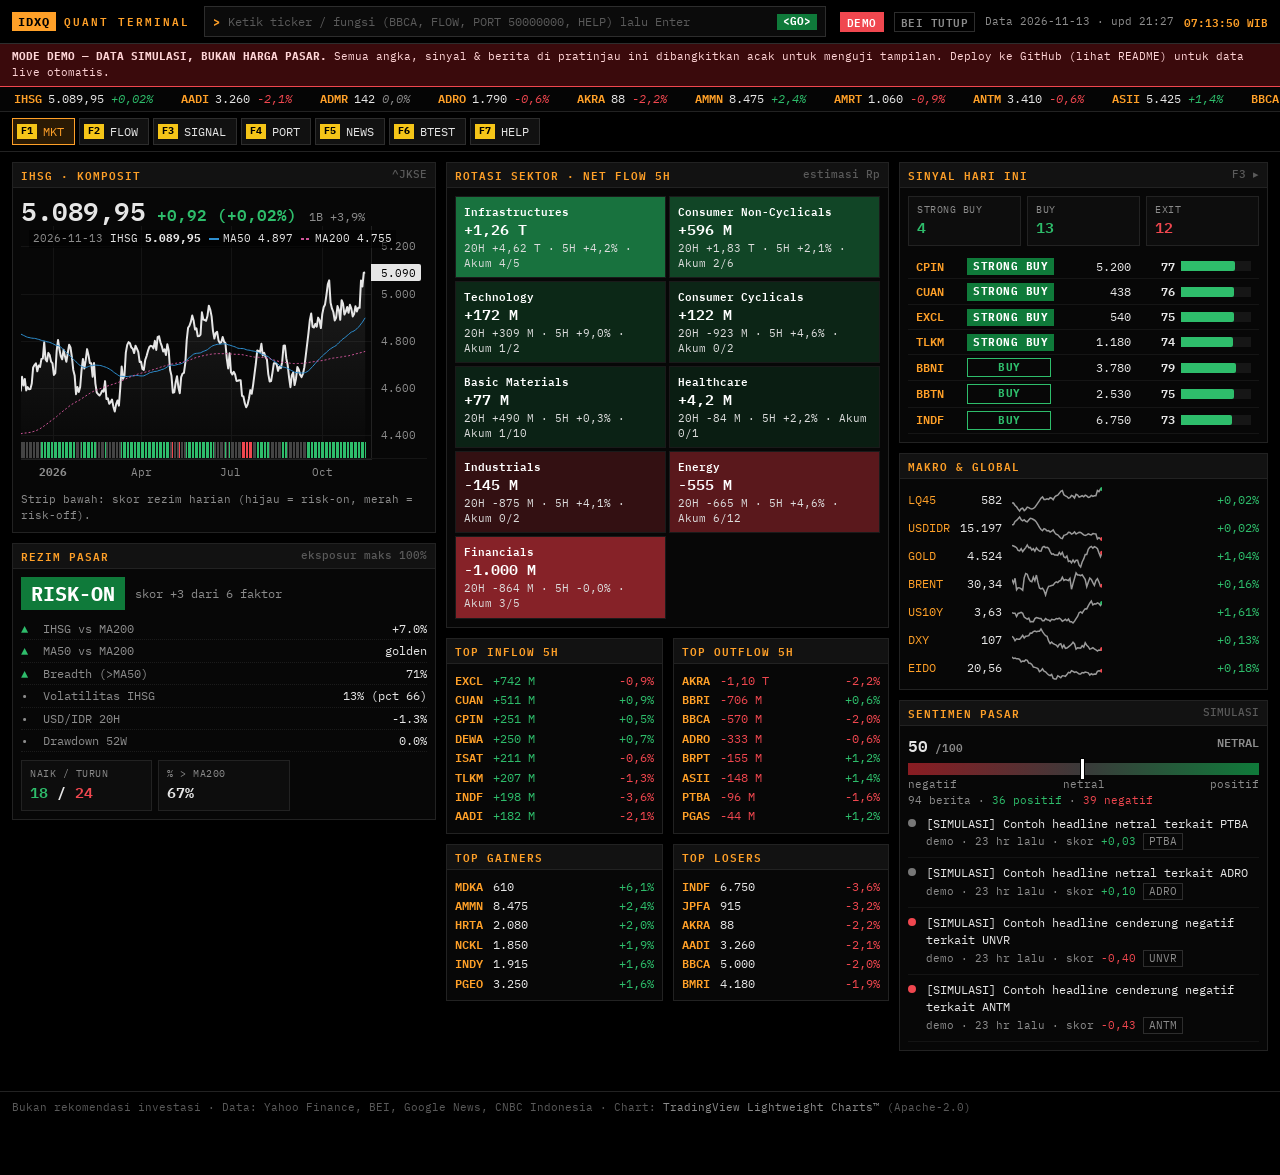
==== site/index.html @ c039ead3 "IDX Quant Terminal v0.1: engine quant + dashboard terminal + auto-update GitHub Actions - Money flow" ====
<!DOCTYPE html>
<html lang="id">
<head>
<meta charset="utf-8">
<meta name="viewport" content="width=device-width, initial-scale=1, viewport-fit=cover">
<title>IDX Quant Terminal</title>
<meta name="theme-color" content="#000000">
<meta name="apple-mobile-web-app-capable" content="yes">
<meta name="apple-mobile-web-app-status-bar-style" content="black-translucent">
<meta name="apple-mobile-web-app-title" content="IDXQ">
<link rel="manifest" href="manifest.webmanifest">
<link rel="icon" href="icons/icon-192.png">
<link rel="apple-touch-icon" href="icons/icon-192.png">
<link rel="preconnect" href="https://fonts.googleapis.com">
<link rel="preconnect" href="https://fonts.gstatic.com" crossorigin>
<link href="https://fonts.googleapis.com/css2?family=IBM+Plex+Mono:wght@400;500;600;700&display=swap" rel="stylesheet">
<link rel="stylesheet" href="style.css">
</head>
<body>
<header id="top">
  <div class="brand"><span class="logo">IDXQ</span><span class="brand-sub">QUANT TERMINAL</span></div>
  <div class="cmd-wrap">
    <span class="cmd-prompt">&gt;</span>
    <input id="cmd" list="tickers" autocomplete="off" spellcheck="false" placeholder="Ketik ticker / fungsi (BBCA, FLOW, PORT 50000000, HELP) lalu Enter">
    <span class="cmd-go">&lt;GO&gt;</span>
    <datalist id="tickers"></datalist>
  </div>
  <div class="status" id="status"></div>
</header>
<div id="banner"></div>
<div class="tape"><div class="tape-inner" id="tape"></div></div>
<nav id="nav"></nav>
<main id="view" aria-live="polite"></main>
<section id="detail" hidden></section>
<footer>Bukan rekomendasi investasi · Data: Yahoo Finance, BEI, Google News, CNBC Indonesia · Chart: <a href="https://www.tradingview.com/" target="_blank" rel="noopener">TradingView Lightweight Charts™</a> (Apache-2.0)</footer>
<div id="toast" hidden></div>
<script>window.__DATA__ = null;</script>
<script src="vendor/lightweight-charts.standalone.production.js"></script>
<script src="app.js"></script>
</body>
</html>
---- site/style.css ----
:root{
  --bg:#000;--panel:#070707;--panel2:#0d0d0d;--line:#222;--line2:#2d2d2d;
  --amber:#ffa028;--amber-d:#cf7d0e;--text:#e6e6e6;--muted:#8c8c8c;--dim:#5a5a5a;
  --up:#2ebd6b;--down:#f0474f;--neu:#7a7a7a;--blue:#4aa3e8;
  --s1:#cf7d0e;--s2:#2e8fd0;--s3:#d0559a;
  --key:#f5c518;
  --mono:"IBM Plex Mono",ui-monospace,SFMono-Regular,Menlo,Consolas,monospace;
}
*{box-sizing:border-box}
html,body{overflow-x:hidden;margin:0;background:var(--bg);color:var(--text);font:12px/1.45 var(--mono);-webkit-font-smoothing:antialiased}
body{padding-bottom:env(safe-area-inset-bottom)}
a{color:var(--blue);text-decoration:none}
a:hover{text-decoration:underline}
button,input,select{font:inherit;color:inherit}
.up{color:var(--up)}.down{color:var(--down)}.neu{color:var(--muted)}.amb{color:var(--amber)}.mut{color:var(--muted)}.dim{color:var(--dim)}
.r{text-align:right}.c{text-align:center}.b{font-weight:600}.nowrap{white-space:nowrap}

/* ---------- header ---------- */
#top{position:sticky;top:0;z-index:20;display:flex;align-items:center;gap:14px;padding:6px 12px;padding-top:calc(6px + env(safe-area-inset-top));background:#000;border-bottom:1px solid var(--line2)}
.brand{display:flex;align-items:baseline;gap:8px;white-space:nowrap}
.logo{background:var(--amber);color:#000;font-weight:700;padding:1px 6px;letter-spacing:1px}
.brand-sub{color:var(--amber);font-weight:600;letter-spacing:2px;font-size:11px}
.cmd-wrap{flex:1;display:flex;align-items:center;background:#0b0b0b;border:1px solid var(--line2);padding:0 8px;min-width:0}
.cmd-prompt{color:var(--amber);font-weight:700}
#cmd{flex:1;background:transparent;border:0;outline:0;padding:6px 8px;color:#fff;text-transform:uppercase;min-width:0}
#cmd::placeholder{text-transform:none;color:var(--dim)}
.cmd-go{background:#0f7a3a;color:#fff;font-weight:700;padding:0 6px;font-size:11px}
.status{display:flex;gap:10px;align-items:center;white-space:nowrap;font-size:11px}
.pill{padding:1px 6px;border:1px solid var(--line2);font-weight:600;letter-spacing:.5px}
.pill.live{border-color:var(--up);color:var(--up)}
.pill.demo{background:var(--down);border-color:var(--down);color:#fff}
.pill.stale{border-color:var(--amber);color:var(--amber)}
.pill.open{color:var(--up)}.pill.closed{color:var(--muted)}
.dot{display:inline-block;width:7px;height:7px;border-radius:50%;background:var(--up);margin-right:4px;animation:blink 2s infinite}
@keyframes blink{50%{opacity:.25}}
#banner .demo-bar{background:#3a0a0c;border-bottom:1px solid var(--down);color:#ffd5d7;padding:5px 12px;font-size:11px}
#banner .warn-bar{background:#2a1b05;border-bottom:1px solid var(--amber-d);color:#ffd9a0;padding:4px 12px;font-size:11px}

/* ---------- tape ---------- */
.tape{overflow:hidden;border-bottom:1px solid var(--line);background:#050505;white-space:nowrap}
.tape-inner{display:inline-block;padding:3px 0;animation:tape 120s linear infinite}
.tape:hover .tape-inner{animation-play-state:paused}
.tape-inner span{margin:0 14px;cursor:pointer}
.tape-inner b{color:var(--amber);font-weight:600;margin-right:6px}
@keyframes tape{from{transform:translateX(0)}to{transform:translateX(-50%)}}

/* ---------- nav (function keys) ---------- */
#nav{display:flex;gap:4px;padding:6px 12px;border-bottom:1px solid var(--line);background:#000;overflow-x:auto}
#nav button{display:flex;align-items:center;gap:6px;background:#111;border:1px solid var(--line2);padding:4px 10px 4px 4px;cursor:pointer;white-space:nowrap}
#nav button .k{background:var(--key);color:#000;font-weight:700;padding:0 4px;font-size:10px}
#nav button.on{background:#2a1a04;border-color:var(--amber);color:var(--amber)}
#nav button:hover{border-color:var(--amber-d)}

/* ---------- layout ---------- */
#view{padding:10px 12px 40px}
.grid{display:grid;gap:10px}
.g3{grid-template-columns:minmax(0,1.15fr) minmax(0,1.2fr) minmax(0,1fr)}
.g2{grid-template-columns:minmax(0,1fr) minmax(0,1fr)}
.g21{grid-template-columns:minmax(0,2fr) minmax(0,1fr)}
.g12{grid-template-columns:minmax(0,1fr) minmax(0,2fr)}
.stack{display:flex;flex-direction:column;gap:10px;min-width:0}
.panel{background:var(--panel);border:1px solid var(--line);min-width:0}
.panel>h3{margin:0;display:flex;justify-content:space-between;align-items:center;gap:8px;padding:4px 8px;background:#121212;border-bottom:1px solid var(--line);color:var(--amber);font-size:11px;font-weight:600;letter-spacing:1px;text-transform:uppercase}
.panel>h3 .fn{color:var(--dim);font-weight:500;letter-spacing:0;text-transform:none}
.pb{padding:8px}
.kv{display:grid;grid-template-columns:auto 1fr;gap:2px 12px}
.kv dt{color:var(--muted)}.kv dd{margin:0;text-align:right}
.big{font-size:26px;font-weight:600;letter-spacing:-.5px;line-height:1.1}
.mid{font-size:16px;font-weight:600}
.small{font-size:11px}
.tiles{display:grid;grid-template-columns:repeat(auto-fill,minmax(130px,1fr));gap:6px}
.tile{background:var(--panel2);border:1px solid var(--line);padding:6px 8px}
.tile .l{color:var(--muted);font-size:10px;text-transform:uppercase;letter-spacing:.5px}
.tile .v{font-size:15px;font-weight:600}
.chart{height:260px;position:relative}
.chart.sm{height:150px}.chart.xs{height:110px}.chart.lg{height:380px}
.legend{position:absolute;top:4px;left:8px;z-index:3;font-size:11px;pointer-events:none;background:rgba(0,0,0,.55);padding:1px 4px}
.legend i{display:inline-block;width:10px;height:2px;vertical-align:middle;margin:0 4px 0 8px}
.legend i.dash{background:repeating-linear-gradient(90deg,currentColor 0 3px,transparent 3px 5px)!important;height:2px}

/* ---------- tables ---------- */
.tw{overflow:auto;max-height:calc(100vh - 220px)}
table{width:100%;border-collapse:collapse}
th,td{padding:3px 8px;border-bottom:1px solid #151515;white-space:nowrap}
th{position:sticky;top:0;background:#121212;color:var(--amber);font-weight:600;font-size:11px;text-align:left;cursor:pointer;z-index:1;user-select:none}
th.r{text-align:right}
th.sorted::after{content:" ▾";color:var(--muted)}
th.sorted.asc::after{content:" ▴"}
tbody tr:hover{background:#151208}
tbody tr[data-t]{cursor:pointer}
td.tk{color:var(--amber);font-weight:600}
.chip{display:inline-block;border:1px solid var(--line2);padding:0 5px;margin:1px 3px 1px 0;font-size:10.5px}
.chip.p{border-color:#1d5a37;color:#8fe0b2}.chip.n{border-color:#6a2226;color:#ffb3b7}.chip.z{color:var(--muted)}
.sig{display:inline-block;min-width:84px;text-align:center;font-weight:700;font-size:10.5px;padding:1px 6px;letter-spacing:.5px}
.sig.SB{background:#0f7a3a;color:#fff}
.sig.BUY{border:1px solid var(--up);color:var(--up)}
.sig.HOLD{border:1px solid var(--line2);color:var(--muted)}
.sig.REDUCE{border:1px solid var(--amber-d);color:var(--amber)}
.sig.EXIT{background:#8a1c22;color:#fff}
.sig.AVOID{border:1px dashed var(--dim);color:var(--dim)}
.bar{position:relative;height:10px;background:#161616;min-width:70px}
.bar>span{position:absolute;left:0;top:0;bottom:0;border-radius:0 2px 2px 0}
.bar.div>span{border-radius:0}
.bar.div::after{content:"";position:absolute;left:50%;top:-2px;bottom:-2px;width:1px;background:#555}
.scorecell{display:flex;align-items:center;gap:6px}
.scorecell .n{width:28px;text-align:right;font-weight:600}
.filters{display:flex;flex-wrap:wrap;gap:6px;align-items:center;margin-bottom:8px}
.filters button,.filters select,.filters input{background:#0f0f0f;border:1px solid var(--line2);padding:3px 8px;cursor:pointer}
.filters button.on{border-color:var(--amber);color:var(--amber)}
.filters input{cursor:text;width:150px}

/* ---------- market widgets ---------- */
.heat{display:grid;grid-template-columns:repeat(auto-fill,minmax(150px,1fr));gap:3px}
.heat .cell{padding:6px 8px;min-height:62px;border:1px solid #1a1a1a;cursor:pointer}
.heat .cell .s{font-weight:600;font-size:11px;color:#fff}
.heat .cell .v{font-size:15px;font-weight:600;color:#fff}
.heat .cell .m{font-size:10.5px;color:#ddd}
.list{display:grid;grid-template-columns:auto 1fr auto;gap:2px 10px;align-items:center}
.list>.tk{color:var(--amber);font-weight:600;cursor:pointer}
.regime{display:flex;align-items:center;gap:10px;margin-bottom:8px}
.regime .lab{font-size:20px;font-weight:700;padding:2px 10px}
.regime .lab.RISK-ON{background:#0f7a3a;color:#fff}
.regime .lab.NEUTRAL{background:#3a3a3a;color:#fff}
.regime .lab.RISK-OFF{background:#8a1c22;color:#fff}
.comp-row{display:grid;grid-template-columns:16px 1fr auto;gap:6px;padding:2px 0;border-bottom:1px dotted #1b1b1b}
.spark{width:90px;height:26px}
.macro{display:grid;grid-template-columns:auto auto 1fr auto;gap:2px 10px;align-items:center}
.gauge{height:12px;background:linear-gradient(90deg,#8a1c22,#3a3a3a 50%,#0f7a3a);position:relative;margin:6px 0 2px}
.gauge>b{position:absolute;top:-4px;width:3px;height:20px;background:#fff;box-shadow:0 0 0 1px #000}

/* ---------- news ---------- */
.news-item{display:grid;grid-template-columns:10px 1fr;gap:8px;padding:6px 0;border-bottom:1px solid #141414}
.news-item .d{width:8px;height:8px;border-radius:50%;margin-top:4px}
.news-item .meta{color:var(--muted);font-size:10.5px}

/* ---------- porto ---------- */
.form{display:grid;grid-template-columns:repeat(auto-fill,minmax(170px,1fr));gap:8px}
.form label{display:flex;flex-direction:column;gap:3px;color:var(--muted);font-size:10.5px;text-transform:uppercase;letter-spacing:.4px}
.form input,.form select{background:#0b0b0b;border:1px solid var(--line2);padding:5px 8px;color:#fff;font-size:13px;text-transform:none;letter-spacing:0}
.form input:focus,.form select:focus{outline:1px solid var(--amber);border-color:var(--amber)}
.btn{background:#1a1205;border:1px solid var(--amber-d);color:var(--amber);padding:5px 12px;cursor:pointer;font-weight:600}
.btn:hover{background:#2a1a04}
.note{color:var(--muted);font-size:11px;margin-top:6px}
.callout{border-left:2px solid var(--amber-d);background:#0e0a03;padding:6px 10px;color:#e8d3b0;font-size:11px}
.callout.red{border-color:var(--down);background:#120607;color:#ffc9cb}

/* ---------- detail overlay ---------- */
#detail{position:fixed;inset:0;z-index:50;background:#000;overflow:auto;padding:10px 12px 40px;padding-top:calc(10px + env(safe-area-inset-top))}
.dhead{display:flex;flex-wrap:wrap;align-items:baseline;gap:12px;padding:6px 8px;border:1px solid var(--line2);background:#0b0b0b;margin-bottom:10px}
.dhead .tk{font-size:22px;font-weight:700;color:var(--amber)}
.dhead .close{margin-left:auto;background:#1a1a1a;border:1px solid var(--line2);padding:3px 10px;cursor:pointer}
.comp-bars{display:grid;grid-template-columns:90px 1fr 34px;gap:4px 8px;align-items:center}
.lvl{display:grid;grid-template-columns:auto 1fr auto;gap:2px 10px}
.lvl .sw{width:12px;height:2px;margin-top:8px}
#ai-out{white-space:pre-wrap;line-height:1.55;margin-top:8px;color:#ddd}
#toast{position:fixed;bottom:16px;right:16px;z-index:60;background:#1a1205;border:1px solid var(--amber);color:var(--amber);padding:6px 12px}

/* ---------- help ---------- */
.help h4{color:var(--amber);margin:14px 0 6px;font-size:12px;letter-spacing:1px;text-transform:uppercase}
.help p,.help li{color:#cfcfcf;max-width:900px}
.help code{color:var(--amber)}

/* ---------- responsive (mode aplikasi HP) ---------- */
@media (max-width:1100px){.g3{grid-template-columns:minmax(0,1fr) minmax(0,1fr)}.g3>.stack:last-child{grid-column:1/-1}}
@media (max-width:820px){
  .g3,.g2,.g21,.g12{grid-template-columns:minmax(0,1fr)}
  .g3>.stack:last-child{grid-column:auto}
  .brand-sub,.cmd-go{display:none}
  #top{gap:8px;flex-wrap:wrap}
  .status{width:100%;justify-content:space-between;flex-wrap:wrap;gap:6px}
  .status .hide-m{display:none}
  .dhead .tk{font-size:18px}
  #nav{position:fixed;bottom:0;left:0;right:0;z-index:30;border-top:1px solid var(--line2);border-bottom:0;padding:6px 6px calc(6px + env(safe-area-inset-bottom));justify-content:space-between}
  #nav button{flex-direction:column;gap:1px;padding:3px 6px;font-size:10px}
  #nav button .k{display:none}
  #view{padding-bottom:80px}
  .chart.lg{height:300px}
  .tw{max-height:none}
}

footer{padding:8px 12px 60px;color:var(--dim);font-size:10.5px;border-top:1px solid var(--line)}
footer a{color:var(--muted)}
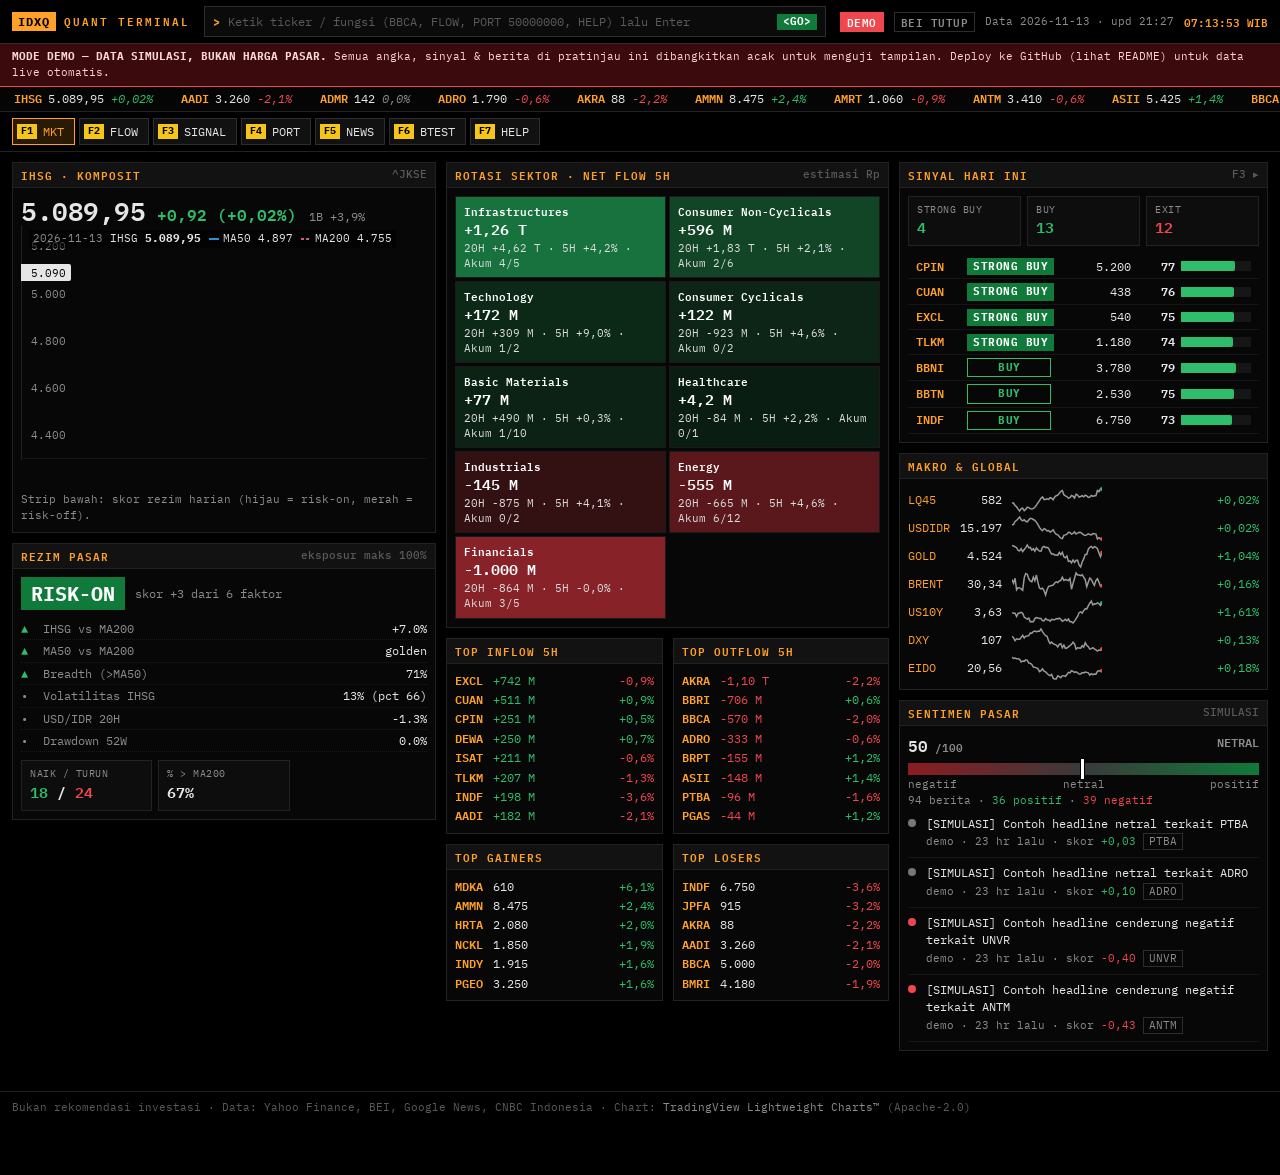
==== commit 954b5a8d: "Login terenkripsi (AES-GCM) + universe diperluas dengan filter likuiditas otomatis - Data latest.jso" ====
--- a/site/index.html
+++ b/site/index.html
@@ -33,6 +33,17 @@
 <main id="view" aria-live="polite"></main>
 <section id="detail" hidden></section>
 <footer>Bukan rekomendasi investasi · Data: Yahoo Finance, BEI, Google News, CNBC Indonesia · Chart: <a href="https://www.tradingview.com/" target="_blank" rel="noopener">TradingView Lightweight Charts™</a> (Apache-2.0)</footer>
+<div id="login" hidden>
+  <form id="lg-form" autocomplete="on">
+    <div class="brand"><span class="logo">IDXQ</span><span class="brand-sub">QUANT TERMINAL</span></div>
+    <label>Username<input id="lg-user" name="username" autocomplete="username" autocapitalize="none" spellcheck="false" required></label>
+    <label>Password<input id="lg-pass" name="password" type="password" autocomplete="current-password" required></label>
+    <label class="keep"><input id="lg-keep" type="checkbox" checked> Ingat perangkat ini</label>
+    <button class="btn" type="submit">LOGIN &lt;GO&gt;</button>
+    <div id="lg-msg" role="alert"></div>
+    <div class="note">Data terenkripsi (AES-256). Tanpa login yang benar, data tidak bisa dibaca.</div>
+  </form>
+</div>
 <div id="toast" hidden></div>
 <script>window.__DATA__ = null;</script>
 <script src="vendor/lightweight-charts.standalone.production.js"></script>
--- a/site/style.css
+++ b/site/style.css
@@ -180,3 +180,14 @@
 
 footer{padding:8px 12px 60px;color:var(--dim);font-size:10.5px;border-top:1px solid var(--line)}
 footer a{color:var(--muted)}
+
+/* ---------- login ---------- */
+#login{position:fixed;inset:0;z-index:100;background:#000;display:flex;align-items:center;justify-content:center;padding:16px}
+#login[hidden]{display:none}
+#lg-form{width:100%;max-width:340px;border:1px solid var(--line2);background:var(--panel);padding:20px;display:flex;flex-direction:column;gap:12px}
+#lg-form label{display:flex;flex-direction:column;gap:4px;color:var(--muted);font-size:10.5px;text-transform:uppercase;letter-spacing:.5px}
+#lg-form input:not([type=checkbox]){background:#0b0b0b;border:1px solid var(--line2);padding:8px 10px;color:#fff;font-size:14px}
+#lg-form input:focus{outline:1px solid var(--amber);border-color:var(--amber)}
+#lg-form label.keep{flex-direction:row;align-items:center;gap:8px;text-transform:none;font-size:11px}
+#lg-form .btn{padding:9px}
+#lg-msg{color:var(--down);min-height:16px;font-size:11px}
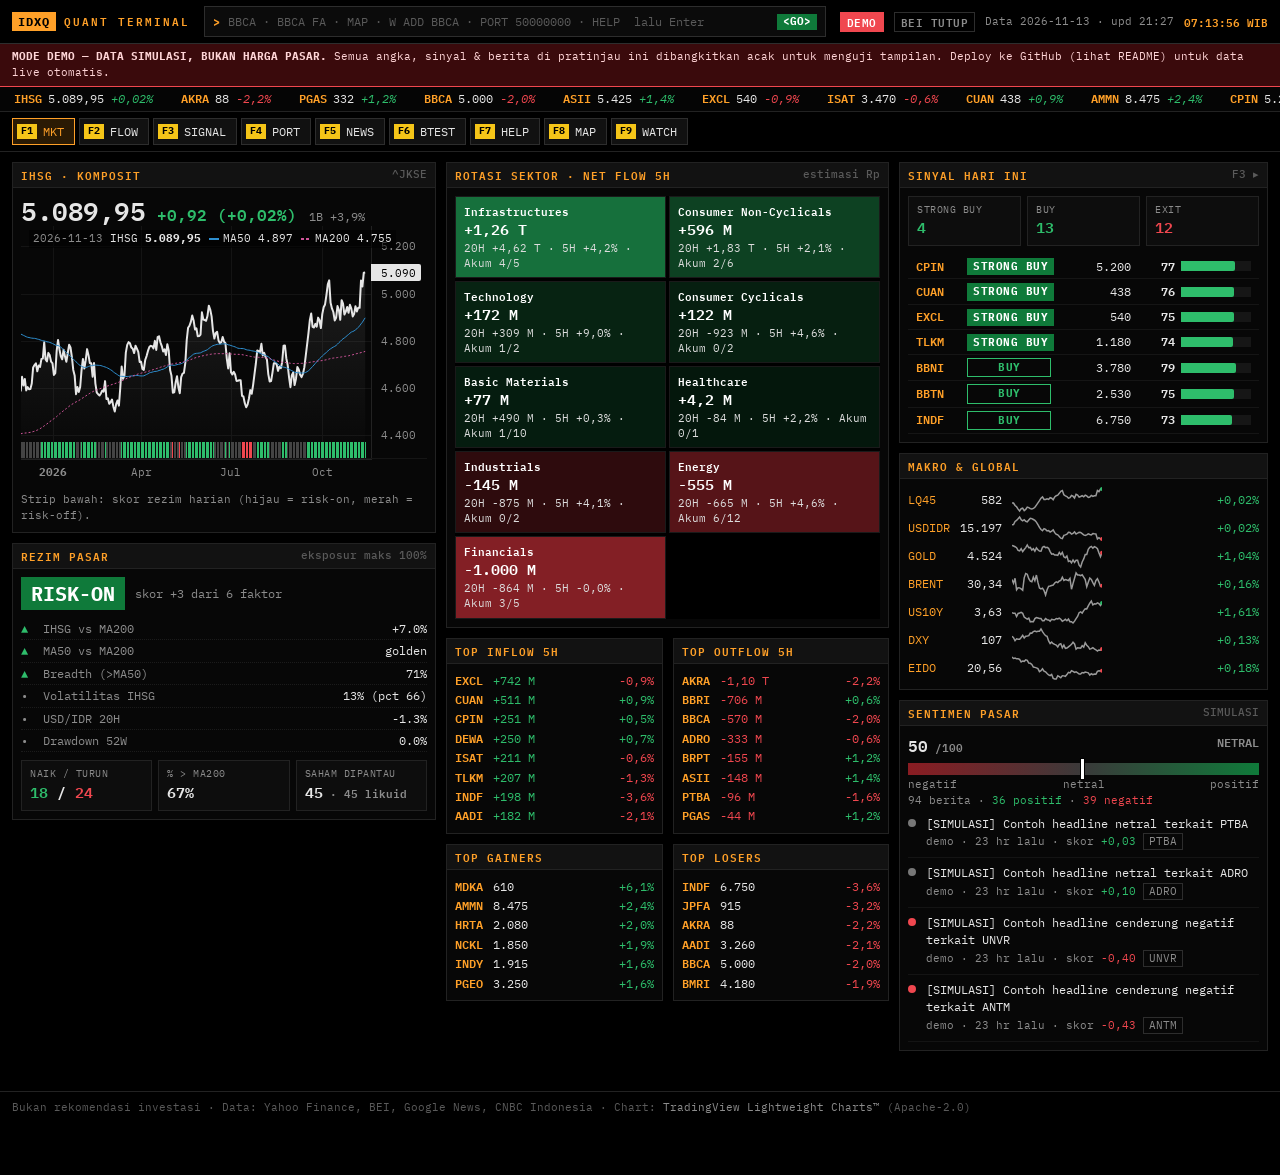
==== commit 468a0460: "v0.5: heatmap pasar (F8 MAP), tab DES/FA/CN + perintah gaya Bloomberg, watchlist & alert (F9 WATCH)," ====
--- a/site/index.html
+++ b/site/index.html
@@ -21,7 +21,7 @@
   <div class="brand"><span class="logo">IDXQ</span><span class="brand-sub">QUANT TERMINAL</span></div>
   <div class="cmd-wrap">
     <span class="cmd-prompt">&gt;</span>
-    <input id="cmd" list="tickers" autocomplete="off" spellcheck="false" placeholder="Ketik ticker / fungsi (BBCA, FLOW, PORT 50000000, HELP) lalu Enter">
+    <input id="cmd" list="tickers" autocomplete="off" spellcheck="false" placeholder="BBCA · BBCA FA · MAP · W ADD BBCA · PORT 50000000 · HELP  lalu Enter">
     <span class="cmd-go">&lt;GO&gt;</span>
     <datalist id="tickers"></datalist>
   </div>
--- a/site/style.css
+++ b/site/style.css
@@ -168,7 +168,7 @@
   .brand-sub,.cmd-go{display:none}
   #top{gap:8px;flex-wrap:wrap}
   .status{width:100%;justify-content:space-between;flex-wrap:wrap;gap:6px}
-  .status .hide-m{display:none}
+  .status .hide-m,.dtabs .hide-m{display:none}
   .dhead .tk{font-size:18px}
   #nav{position:fixed;bottom:0;left:0;right:0;z-index:30;border-top:1px solid var(--line2);border-bottom:0;padding:6px 6px calc(6px + env(safe-area-inset-bottom));justify-content:space-between}
   #nav button{flex-direction:column;gap:1px;padding:3px 6px;font-size:10px}
@@ -191,3 +191,32 @@
 #lg-form label.keep{flex-direction:row;align-items:center;gap:8px;text-transform:none;font-size:11px}
 #lg-form .btn{padding:9px}
 #lg-msg{color:var(--down);min-height:16px;font-size:11px}
+
+/* ---- v0.5: tab saham, heatmap, watchlist ---- */
+.dtabs{display:flex;flex-wrap:wrap;gap:4px;align-items:center;margin-bottom:10px}
+.dtabs button{background:#111;border:1px solid var(--line2);padding:4px 12px;cursor:pointer}
+.dtabs button b{color:var(--amber)}
+.dtabs button.on{background:#2a1a04;border-color:var(--amber)}
+.star{background:none;border:0;color:var(--muted);font-size:17px;cursor:pointer;padding:0 2px;line-height:1}
+.star.on{color:var(--amber)}
+.badge{background:var(--down);color:#fff;font-size:10px;font-weight:700;padding:0 5px;border-radius:8px;margin-left:2px}
+.heat{position:relative;width:100%;overflow:hidden;background:#000}
+.heat .sec{position:absolute;box-sizing:border-box;border:1px solid #000;overflow:hidden}
+.heat .sh{position:absolute;left:0;top:0;right:0;height:14px;line-height:14px;font-size:10px;color:#bbb;background:#101010;padding:0 4px;white-space:nowrap;overflow:hidden;text-overflow:ellipsis;text-transform:uppercase;letter-spacing:.4px}
+.heat .t{position:absolute;box-sizing:border-box;border:1px solid #000;color:#fff;display:flex;flex-direction:column;align-items:center;justify-content:center;overflow:hidden;cursor:pointer;line-height:1.15;text-shadow:0 1px 1px rgba(0,0,0,.5)}
+.heat .t:hover{outline:1px solid #fff;outline-offset:-1px;z-index:2}
+.heat .t span{font-size:.72em;opacity:.92}
+.heatlg{display:inline-flex;margin-left:auto}
+.heatlg i{font-style:normal;font-size:10px;color:#fff;padding:1px 6px;min-width:34px;text-align:center}
+#maptip{position:fixed;z-index:60;background:#0b0b0b;border:1px solid var(--amber-d);padding:6px 9px;font-size:11px;max-width:290px;pointer-events:none}
+#maptip .kv{margin-top:4px}
+.rng{display:flex;align-items:center;gap:8px;font-size:11px;color:var(--muted)}
+.rng .trk{flex:1;height:4px;background:#222;position:relative}
+.rng .trk i{position:absolute;top:-4px;width:3px;height:12px;background:var(--amber);transform:translateX(-50%)}
+.rvb{height:4px;background:#222;position:relative;margin:0 4px}
+.rvb:before{content:"";position:absolute;left:50%;top:-3px;width:1px;height:10px;background:#555}
+.rvb i{position:absolute;top:-3px;width:9px;height:9px;border-radius:50%;background:var(--amber);transform:translateX(-50%);border:2px solid #000;box-sizing:content-box;margin-top:-2px}
+.ybar{height:8px;background:#141414}.ybar i{display:block;height:100%;border-radius:0 4px 4px 0}
+tr.hl td{background:#1a1205}
+.arow{display:flex;gap:8px;align-items:baseline;padding:3px 0;border-bottom:1px solid var(--line)}
+.arow button{background:none;border:0;color:var(--muted);cursor:pointer}
